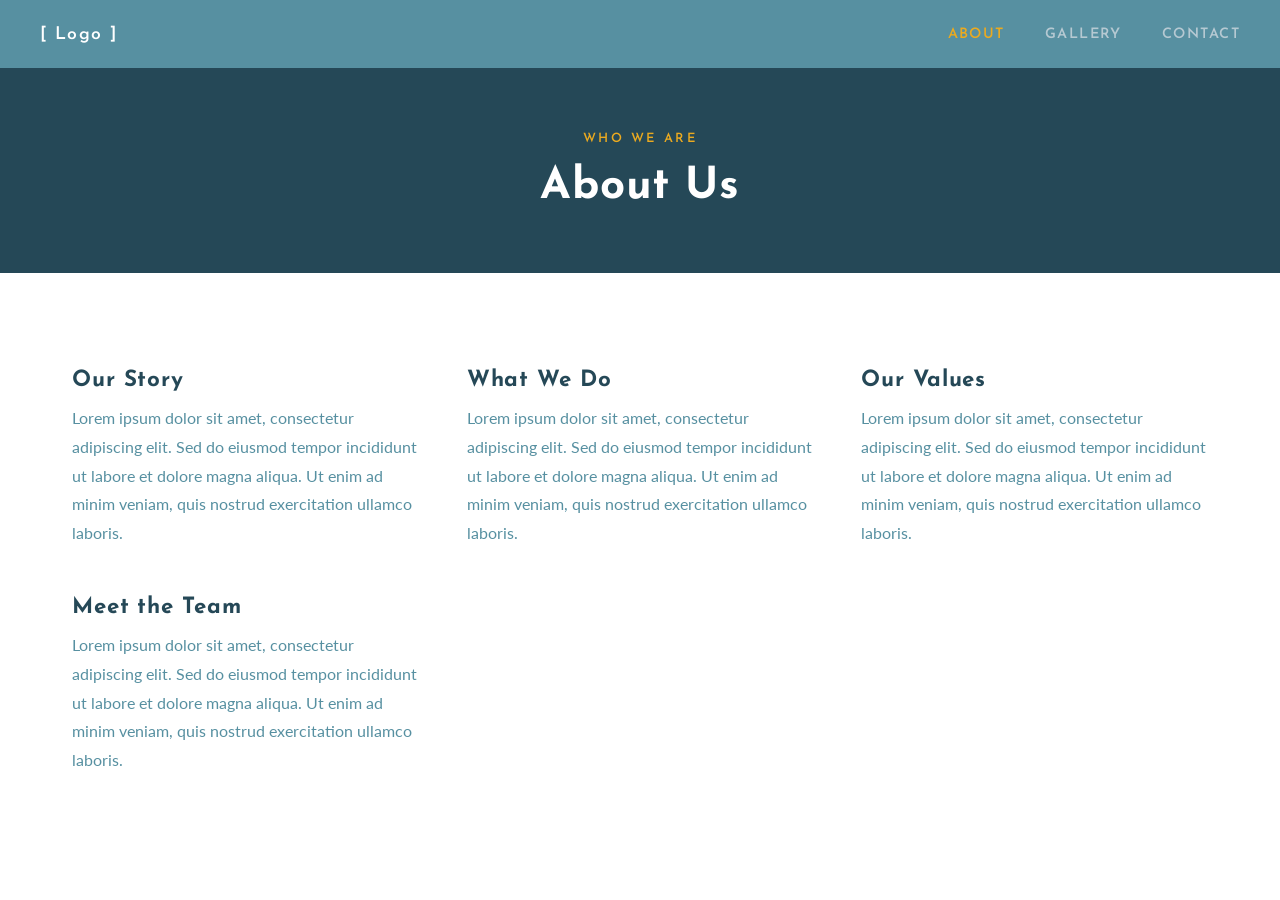
==== about.html @ 94c8a52f "Build out full website with nav, hero, packages, gallery, about, and contact pages Co-Authored-By: C" ====
<!DOCTYPE html>
<html lang="en">
<head>
  <meta charset="UTF-8" />
  <meta name="viewport" content="width=device-width, initial-scale=1.0" />
  <title>About | Noah's Website</title>
  <link rel="preconnect" href="https://fonts.googleapis.com" />
  <link rel="preconnect" href="https://fonts.gstatic.com" crossorigin />
  <link href="https://fonts.googleapis.com/css2?family=Josefin+Sans:wght@300;400;600;700&family=Lato:wght@300;400;700&family=Belanosima:wght@400;600;700&display=swap" rel="stylesheet" />
  <link rel="stylesheet" href="style.css" />
</head>
<body>

  <!-- Navigation -->
  <header class="navbar">
    <div class="nav-container">
      <a href="index.html" class="logo-placeholder">[ Logo ]</a>
      <button class="nav-toggle" aria-label="Toggle navigation">
        <span></span><span></span><span></span>
      </button>
      <nav class="nav-links">
        <a href="about.html" class="active">About</a>
        <a href="gallery.html">Gallery</a>
        <a href="contact.html">Contact</a>
      </nav>
    </div>
  </header>
  <script>
    const toggle = document.querySelector('.nav-toggle');
    const nav = document.querySelector('.nav-links');
    toggle.addEventListener('click', () => {
      toggle.classList.toggle('open');
      nav.classList.toggle('open');
    });
  </script>

  <!-- Page Header -->
  <section class="page-hero">
    <div class="page-hero-content">
      <p class="hero-eyebrow">Who We Are</p>
      <h1>About Us</h1>
    </div>
  </section>

  <!-- About Content -->
  <section class="section">
    <div class="about-grid">

      <div class="about-block">
        <h2>Our Story</h2>
        <p>Lorem ipsum dolor sit amet, consectetur adipiscing elit. Sed do eiusmod tempor incididunt ut labore et dolore magna aliqua. Ut enim ad minim veniam, quis nostrud exercitation ullamco laboris.</p>
      </div>

      <div class="about-block">
        <h2>What We Do</h2>
        <p>Lorem ipsum dolor sit amet, consectetur adipiscing elit. Sed do eiusmod tempor incididunt ut labore et dolore magna aliqua. Ut enim ad minim veniam, quis nostrud exercitation ullamco laboris.</p>
      </div>

      <div class="about-block">
        <h2>Our Values</h2>
        <p>Lorem ipsum dolor sit amet, consectetur adipiscing elit. Sed do eiusmod tempor incididunt ut labore et dolore magna aliqua. Ut enim ad minim veniam, quis nostrud exercitation ullamco laboris.</p>
      </div>

      <div class="about-block">
        <h2>Meet the Team</h2>
        <p>Lorem ipsum dolor sit amet, consectetur adipiscing elit. Sed do eiusmod tempor incididunt ut labore et dolore magna aliqua. Ut enim ad minim veniam, quis nostrud exercitation ullamco laboris.</p>
      </div>

    </div>
  </section>

</body>
</html>
---- style.css ----
/* === Route36 Brand Colors ===
  Steel:   #254857 (primary dark)
  Slate:   #5790A1 (mid blue)
  Light:   #B6C9D2
  Ochre:   #EBAA20 (gold accent)
  Clay:    #C94B38 (warm red)
  Steel-grey: #949CA6
*/

* {
  margin: 0;
  padding: 0;
  box-sizing: border-box;
}

body {
  font-family: 'Lato', sans-serif;
  color: #254857;
  background-color: #fff;
}

/* =========================================
   NAVBAR
   ========================================= */
.navbar {
  position: sticky;
  top: 0;
  background-color: #5790A1;
  z-index: 100;
  padding: 0 2rem;
}

.nav-container {
  max-width: 1200px;
  margin: 0 auto;
  display: flex;
  align-items: center;
  justify-content: space-between;
  height: 68px;
}

.logo-placeholder {
  color: #fff;
  font-family: 'Josefin Sans', sans-serif;
  font-size: 1.1rem;
  font-weight: 600;
  letter-spacing: 0.08em;
  text-decoration: none;
}

.nav-links {
  display: flex;
  gap: 2.5rem;
}

.nav-links a {
  color: #B6C9D2;
  text-decoration: none;
  font-family: 'Josefin Sans', sans-serif;
  font-size: 0.9rem;
  font-weight: 600;
  letter-spacing: 0.1em;
  text-transform: uppercase;
  transition: color 0.2s;
}

.nav-links a:hover,
.nav-links a.active {
  color: #EBAA20;
}

/* Hamburger button */
.nav-toggle {
  display: none;
  flex-direction: column;
  justify-content: space-between;
  width: 24px;
  height: 18px;
  background: none;
  border: none;
  cursor: pointer;
  padding: 0;
}

.nav-toggle span {
  display: block;
  width: 100%;
  height: 2px;
  background-color: #fff;
  border-radius: 2px;
  transition: transform 0.3s, opacity 0.3s;
}

/* Hamburger open state */
.nav-toggle.open span:nth-child(1) {
  transform: translateY(8px) rotate(45deg);
}
.nav-toggle.open span:nth-child(2) {
  opacity: 0;
}
.nav-toggle.open span:nth-child(3) {
  transform: translateY(-8px) rotate(-45deg);
}

/* =========================================
   HERO
   ========================================= */
.hero {
  background-color: #254857;
  background-image:
    linear-gradient(to right, rgba(37, 72, 87, 0.85) 40%, rgba(37, 72, 87, 0.4) 100%),
    url('https://images.unsplash.com/photo-1744543955714-8a64a275093e?w=1600&q=80&fit=crop&auto=format');
  background-size: cover;
  background-position: center;
  min-height: 88vh;
  display: flex;
  align-items: center;
  justify-content: flex-start;
  text-align: left;
  padding: 5rem 2rem;
}

.hero-content {
  max-width: 780px;
  margin-left: calc((100vw - 1200px) / 2);
  padding-left: 2rem;
}

.hero-eyebrow {
  font-family: 'Josefin Sans', sans-serif;
  font-size: 0.8rem;
  font-weight: 600;
  letter-spacing: 0.2em;
  text-transform: uppercase;
  color: #EBAA20;
  margin-bottom: 1.25rem;
}

.hero-content h1 {
  font-family: 'Josefin Sans', sans-serif;
  color: #fff;
  font-size: 3.5rem;
  font-weight: 700;
  line-height: 1.15;
  letter-spacing: 0.02em;
  margin-bottom: 1.5rem;
}

.hero-sub {
  color: #B6C9D2;
  font-family: 'Lato', sans-serif;
  font-size: 1.1rem;
  font-weight: 300;
  line-height: 1.75;
  margin-bottom: 2.5rem;
  max-width: 560px;
}

.hero-buttons {
  display: flex;
  gap: 1rem;
  justify-content: flex-start;
  flex-wrap: wrap;
}

/* =========================================
   BUTTONS
   ========================================= */
.btn {
  display: inline-block;
  padding: 0.9rem 2.25rem;
  border-radius: 3px;
  text-decoration: none;
  font-family: 'Josefin Sans', sans-serif;
  font-size: 0.85rem;
  font-weight: 700;
  letter-spacing: 0.12em;
  text-transform: uppercase;
  transition: opacity 0.2s;
  white-space: nowrap;
}

.btn:hover {
  opacity: 0.85;
}

.btn-primary {
  background-color: #EBAA20;
  color: #254857;
}

.btn-secondary {
  background-color: transparent;
  color: #fff;
  border: 2px solid #B6C9D2;
}

/* =========================================
   GENERIC SECTIONS
   ========================================= */
.section {
  max-width: 1200px;
  margin: 0 auto;
  padding: 6rem 2rem;
}

.section-alt {
  background-color: #f5f7f8;
  padding: 6rem 2rem;
}

.section-alt > * {
  max-width: 1200px;
  margin-left: auto;
  margin-right: auto;
}

.section h2,
.section-alt h2 {
  font-family: 'Josefin Sans', sans-serif;
  font-size: 2rem;
  font-weight: 700;
  letter-spacing: 0.04em;
  color: #254857;
  margin-bottom: 1rem;
}

.section p,
.section-alt p {
  font-family: 'Lato', sans-serif;
  color: #5790A1;
  font-size: 1rem;
  line-height: 1.8;
}

/* =========================================
   PAGE HERO (inner pages)
   ========================================= */
.page-hero {
  background-color: #254857;
  padding: 4rem 2rem;
  text-align: center;
}

.page-hero-content {
  max-width: 780px;
  margin: 0 auto;
}

.page-hero h1 {
  font-family: 'Josefin Sans', sans-serif;
  color: #fff;
  font-size: 2.75rem;
  font-weight: 700;
  letter-spacing: 0.02em;
  margin-top: 0.5rem;
}

.hero-eyebrow-light {
  font-family: 'Josefin Sans', sans-serif;
  font-size: 0.8rem;
  font-weight: 600;
  letter-spacing: 0.2em;
  text-transform: uppercase;
  color: #EBAA20;
  margin-bottom: 0.5rem;
}

/* =========================================
   ABOUT PAGE
   ========================================= */
.about-grid {
  display: grid;
  grid-template-columns: repeat(auto-fit, minmax(280px, 1fr));
  gap: 3rem;
}

.about-block h2 {
  font-family: 'Josefin Sans', sans-serif;
  font-size: 1.4rem;
  font-weight: 700;
  color: #254857;
  margin-bottom: 0.75rem;
}

.about-block p {
  font-family: 'Lato', sans-serif;
  color: #5790A1;
  font-size: 1rem;
  line-height: 1.8;
}

/* =========================================
   CONTACT PAGE
   ========================================= */
.contact-grid {
  display: grid;
  grid-template-columns: 1fr 360px;
  gap: 4rem;
  align-items: start;
}

.contact-form-wrap h2,
.contact-info h2 {
  font-family: 'Josefin Sans', sans-serif;
  font-size: 1.4rem;
  font-weight: 700;
  color: #254857;
  margin-bottom: 1.5rem;
}

.form-group {
  display: flex;
  flex-direction: column;
  margin-bottom: 1.25rem;
}

.form-group label {
  font-family: 'Josefin Sans', sans-serif;
  font-size: 0.8rem;
  font-weight: 600;
  letter-spacing: 0.1em;
  text-transform: uppercase;
  color: #254857;
  margin-bottom: 0.4rem;
}

.form-group input,
.form-group textarea {
  font-family: 'Lato', sans-serif;
  font-size: 0.95rem;
  padding: 0.75rem 1rem;
  border: 1px solid #B6C9D2;
  border-radius: 3px;
  color: #254857;
  background: #fff;
  outline: none;
  transition: border-color 0.2s;
}

.form-group input:focus,
.form-group textarea:focus {
  border-color: #5790A1;
}

.form-group textarea {
  resize: vertical;
}

.info-block {
  margin-bottom: 1.5rem;
}

.info-label {
  font-family: 'Josefin Sans', sans-serif !important;
  font-size: 0.75rem !important;
  font-weight: 600 !important;
  letter-spacing: 0.12em !important;
  text-transform: uppercase;
  color: #EBAA20 !important;
  margin-bottom: 0.25rem !important;
}

.contact-info p {
  font-family: 'Lato', sans-serif;
  color: #254857 !important;
  font-size: 1rem;
  line-height: 1.6;
}

/* =========================================
   GALLERY PAGE
   ========================================= */
.gallery-section-header {
  margin-bottom: 2.5rem;
}

.gallery-section-header h2 {
  font-family: 'Josefin Sans', sans-serif;
  font-size: 1.75rem;
  font-weight: 700;
  color: #254857;
  margin-bottom: 0.4rem;
}

.gallery-section-header p {
  font-family: 'Lato', sans-serif;
  color: #5790A1;
  font-size: 1rem;
}

.gallery-grid {
  display: grid;
  grid-template-columns: repeat(auto-fit, minmax(300px, 1fr));
  gap: 2rem;
}

.before-after-card {
  border: 1px solid #B6C9D2;
  border-radius: 4px;
  overflow: hidden;
  background: #fff;
}

.ba-images {
  display: flex;
  height: 220px;
}

.ba-panel {
  flex: 1;
  position: relative;
}

.img-placeholder {
  width: 100%;
  height: 100%;
  background-color: #B6C9D2;
  background-image: repeating-linear-gradient(
    45deg,
    transparent,
    transparent 8px,
    rgba(255,255,255,0.25) 8px,
    rgba(255,255,255,0.25) 16px
  );
}

.ba-label {
  position: absolute;
  bottom: 0.5rem;
  left: 0.6rem;
  font-family: 'Josefin Sans', sans-serif;
  font-size: 0.7rem;
  font-weight: 700;
  letter-spacing: 0.1em;
  text-transform: uppercase;
  padding: 0.2rem 0.5rem;
  border-radius: 2px;
}

.ba-label.before {
  background-color: #C94B38;
  color: #fff;
}

.ba-label.after {
  background-color: #EBAA20;
  color: #254857;
}

.ba-divider {
  width: 3px;
  background-color: #fff;
  flex-shrink: 0;
}

.card-caption {
  font-family: 'Lato', sans-serif;
  font-size: 0.9rem;
  color: #254857 !important;
  padding: 0.85rem 1rem;
  border-top: 1px solid #B6C9D2;
}

/* =========================================
   PACKAGES SECTION
   ========================================= */
.packages-section {
  background-color: #f5f7f8;
  padding: 6rem 2rem;
}

.packages-container {
  max-width: 1200px;
  margin: 0 auto;
}

.section-heading {
  margin-bottom: 3rem;
}

.section-heading--sub {
  margin-top: 5rem;
  margin-bottom: 2rem;
}

.section-eyebrow {
  font-family: 'Josefin Sans', sans-serif;
  font-size: 0.8rem;
  font-weight: 600;
  letter-spacing: 0.2em;
  text-transform: uppercase;
  color: #EBAA20;
  margin-bottom: 0.5rem;
}

.section-heading h2 {
  font-family: 'Josefin Sans', sans-serif;
  font-size: 2.25rem;
  font-weight: 700;
  color: #254857;
}

.section-sub {
  font-family: 'Lato', sans-serif;
  color: #5790A1;
  font-size: 1rem;
  margin-top: 0.4rem;
}

.packages-grid {
  display: grid;
  grid-template-columns: repeat(auto-fit, minmax(280px, 1fr));
  gap: 2rem;
}

.package-card {
  background: #fff;
  border: 1px solid #B6C9D2;
  border-radius: 4px;
  padding: 2rem;
  display: flex;
  flex-direction: column;
  position: relative;
}

.package-card--featured {
  border-color: #254857;
  border-width: 2px;
}

.package-badge {
  position: absolute;
  top: -1px;
  right: 1.5rem;
  background-color: #EBAA20;
  color: #254857;
  font-family: 'Josefin Sans', sans-serif;
  font-size: 0.7rem;
  font-weight: 700;
  letter-spacing: 0.1em;
  text-transform: uppercase;
  padding: 0.3rem 0.75rem;
  border-radius: 0 0 4px 4px;
}

.package-header {
  margin-bottom: 1.5rem;
  padding-bottom: 1.5rem;
  border-bottom: 1px solid #B6C9D2;
}

.package-header h3 {
  font-family: 'Josefin Sans', sans-serif;
  font-size: 1.4rem;
  font-weight: 700;
  color: #254857;
  letter-spacing: 0.04em;
  margin-bottom: 0.4rem;
}

.package-price {
  font-family: 'Lato', sans-serif;
  font-size: 1.5rem;
  font-weight: 700;
  color: #5790A1;
}

.package-features {
  list-style: none;
  flex: 1;
  margin-bottom: 2rem;
}

.package-features li {
  font-family: 'Lato', sans-serif;
  font-size: 0.95rem;
  color: #254857;
  padding: 0.5rem 0 0.5rem 1.25rem;
  border-bottom: 1px solid #f0f3f4;
  position: relative;
}

.package-features li::before {
  content: '✓';
  position: absolute;
  left: 0;
  color: #EBAA20;
  font-weight: 700;
}

.extras-grid {
  display: grid;
  grid-template-columns: repeat(auto-fill, minmax(160px, 1fr));
  gap: 1rem;
}

.extra-card {
  background: #fff;
  border: 1px solid #B6C9D2;
  border-radius: 4px;
  padding: 1.25rem 1rem;
  text-align: center;
}

.extra-name {
  font-family: 'Josefin Sans', sans-serif;
  font-size: 0.85rem;
  font-weight: 600;
  color: #254857;
  letter-spacing: 0.04em;
  margin-bottom: 0.4rem;
}

.extra-price {
  font-family: 'Lato', sans-serif;
  font-size: 1.1rem;
  font-weight: 700;
  color: #5790A1;
}

/* =========================================
   RESPONSIVE — TABLET (max 900px)
   ========================================= */
@media (max-width: 900px) {
  .contact-grid {
    grid-template-columns: 1fr;
    gap: 3rem;
  }

  .hero-content h1 {
    font-size: 2.75rem;
  }

  .page-hero h1 {
    font-size: 2.25rem;
  }
}

/* =========================================
   RESPONSIVE — MOBILE (max 768px)
   ========================================= */
@media (max-width: 768px) {

  /* Nav — show hamburger, hide links by default */
  .nav-toggle {
    display: flex;
  }

  .nav-links {
    display: none;
    position: absolute;
    top: 68px;
    left: 0;
    right: 0;
    background-color: #254857;
    flex-direction: column;
    gap: 0;
    padding: 0.5rem 0;
  }

  .nav-links.open {
    display: flex;
  }

  .nav-links a {
    padding: 1rem 2rem;
    border-bottom: 1px solid rgba(255,255,255,0.08);
  }

  .nav-links a:last-child {
    border-bottom: none;
  }

  /* Hero */
  .hero {
    min-height: 70vh;
    padding: 4rem 1.5rem;
  }

  .hero-content {
    margin-left: 0;
    padding-left: 0;
  }

  .hero-content h1 {
    font-size: 2.25rem;
  }

  .hero-sub {
    font-size: 1rem;
  }

  .btn {
    padding: 0.8rem 1.75rem;
    font-size: 0.8rem;
  }

  /* Sections */
  .section,
  .packages-section {
    padding: 4rem 1.5rem;
  }

  .section-alt {
    padding: 4rem 1.5rem;
  }

  /* Page hero */
  .page-hero {
    padding: 3rem 1.5rem;
  }

  .page-hero h1 {
    font-size: 2rem;
  }

  /* About */
  .about-grid {
    grid-template-columns: 1fr;
    gap: 2rem;
  }

  /* Gallery */
  .gallery-grid {
    grid-template-columns: 1fr;
  }

  /* Packages */
  .packages-grid {
    grid-template-columns: 1fr;
  }

  .extras-grid {
    grid-template-columns: repeat(2, 1fr);
  }

  .section-heading h2 {
    font-size: 1.75rem;
  }

  .section-heading--sub {
    margin-top: 3rem;
  }
}

/* =========================================
   RESPONSIVE — SMALL MOBILE (max 480px)
   ========================================= */
@media (max-width: 480px) {
  .hero-content h1 {
    font-size: 1.9rem;
  }

  .hero-buttons {
    flex-direction: column;
  }

  .btn {
    text-align: center;
  }

  .extras-grid {
    grid-template-columns: 1fr;
  }

  .ba-images {
    height: 160px;
  }

  .page-hero h1 {
    font-size: 1.75rem;
  }
}
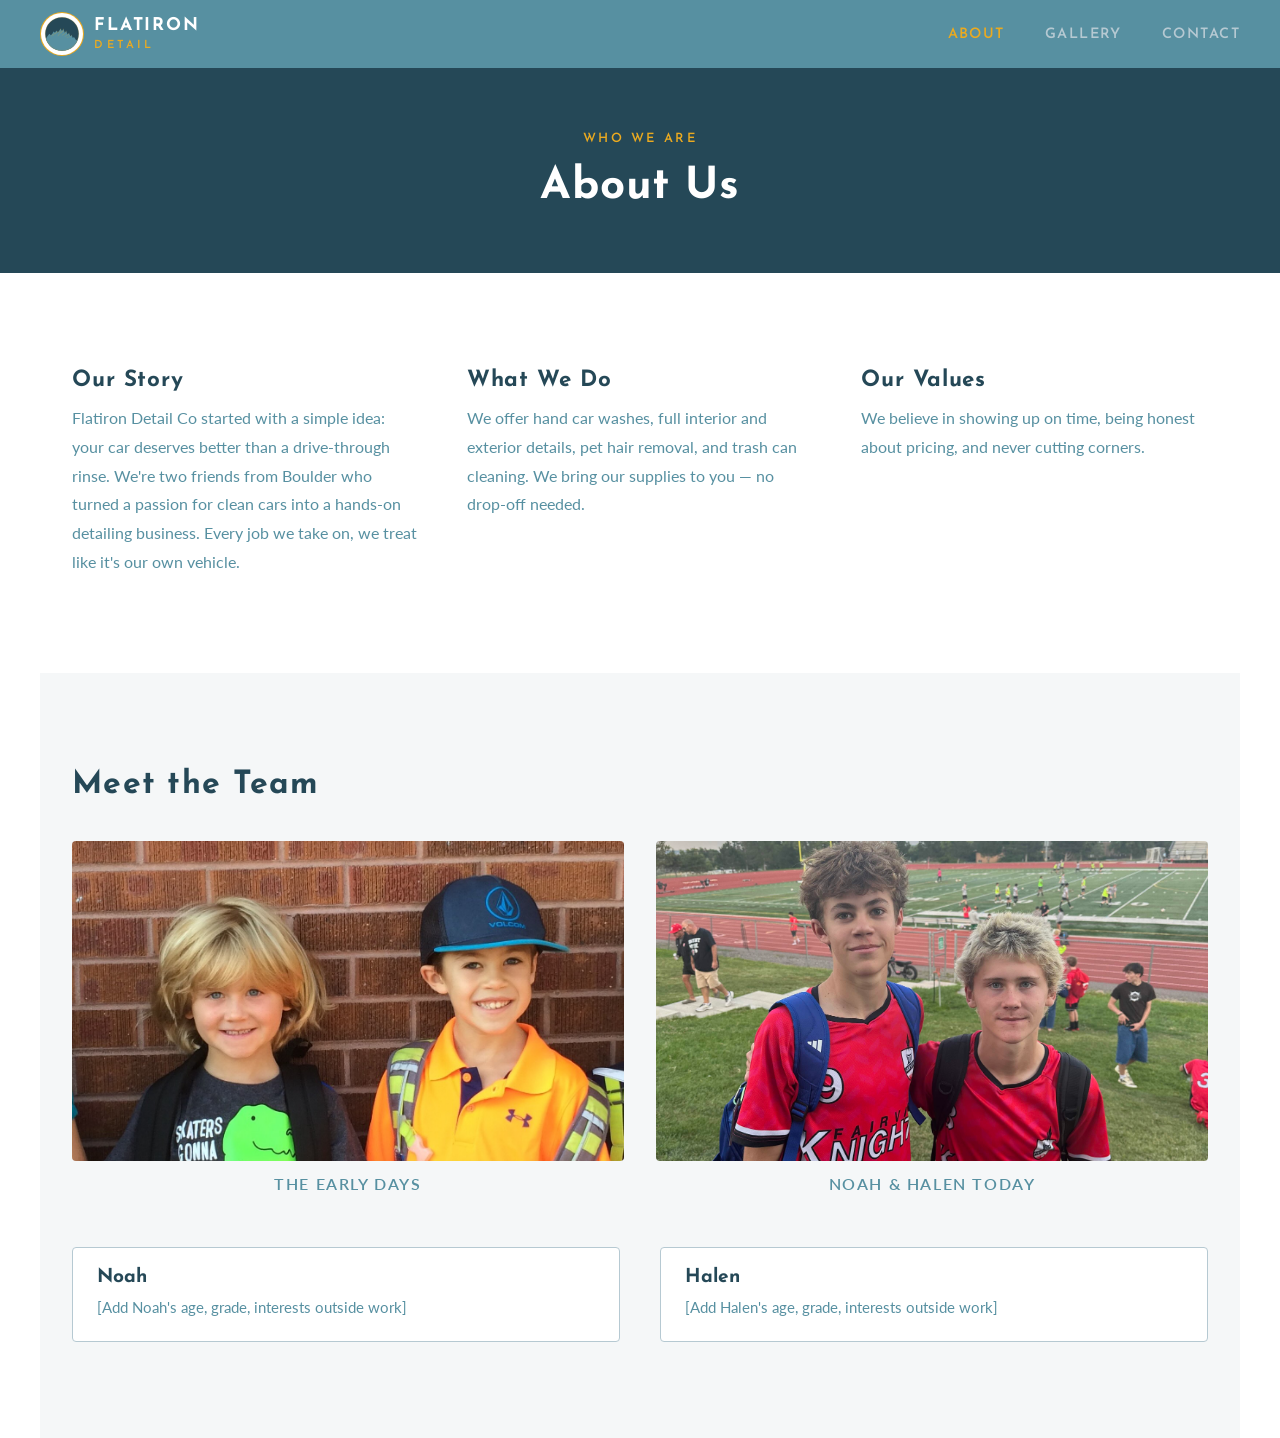
==== commit 3b86fb72: "Update site with logo, content, and pricing from content checklist - Add horizontal logo lockup (emb" ====
--- a/about.html
+++ b/about.html
@@ -3,7 +3,7 @@
 <head>
   <meta charset="UTF-8" />
   <meta name="viewport" content="width=device-width, initial-scale=1.0" />
-  <title>About | Noah's Website</title>
+  <title>About | Flatiron Detail Co</title>
   <link rel="preconnect" href="https://fonts.googleapis.com" />
   <link rel="preconnect" href="https://fonts.gstatic.com" crossorigin />
   <link href="https://fonts.googleapis.com/css2?family=Josefin+Sans:wght@300;400;600;700&family=Lato:wght@300;400;700&family=Belanosima:wght@400;600;700&display=swap" rel="stylesheet" />
@@ -14,7 +14,28 @@
   <!-- Navigation -->
   <header class="navbar">
     <div class="nav-container">
-      <a href="index.html" class="logo-placeholder">[ Logo ]</a>
+      <a href="index.html" class="nav-logo">
+        <svg viewBox="120 140 440 440" xmlns="http://www.w3.org/2000/svg">
+          <defs><clipPath id="logo-clip"><circle cx="340" cy="360" r="168"/></clipPath></defs>
+          <circle cx="340" cy="360" r="220" fill="#EBAA20"/>
+          <circle cx="340" cy="360" r="210" fill="#FFFFFF"/>
+          <circle cx="340" cy="360" r="168" fill="#254857"/>
+          <g clip-path="url(#logo-clip)">
+            <path d="M172 430 L172 528 L508 528 L508 430 L480 420 L460 390 L448 400 L436 370 L424 382 L410 350 L396 365 L382 330 L368 348 L354 310 L340 330 L326 308 L312 328 L298 345 L284 326 L270 348 L256 335 L242 360 L228 372 L214 358 L200 375 L186 395 Z" fill="#5790A1"/>
+            <polyline points="326,308 318,340 308,345 298,332 290,348 282,344 272,360 264,354 254,372 246,366 238,380" fill="none" stroke="#EBAA20" stroke-width="1.8" stroke-linecap="round" stroke-linejoin="round"/>
+            <polyline points="354,310 348,335 340,330 334,348 326,344 318,360 308,365 302,378" fill="none" stroke="#EBAA20" stroke-width="1.8" stroke-linecap="round" stroke-linejoin="round"/>
+            <polyline points="382,330 376,350 368,348 360,365 352,360 344,374" fill="none" stroke="#EBAA20" stroke-width="1.5" stroke-linecap="round" stroke-linejoin="round"/>
+            <polyline points="410,350 404,368 396,365 388,378 380,374 372,386" fill="none" stroke="#EBAA20" stroke-width="1.4" stroke-linecap="round" stroke-linejoin="round"/>
+            <polyline points="436,370 428,385 420,382 412,392 404,388 396,398 388,394" fill="none" stroke="#EBAA20" stroke-width="1.2" stroke-linecap="round" stroke-linejoin="round"/>
+          </g>
+          <circle cx="340" cy="360" r="168" fill="none" stroke="#EBAA20" stroke-width="1.5"/>
+          <circle cx="340" cy="360" r="162" fill="none" stroke="#EBAA20" stroke-width="0.5" opacity="0.5"/>
+        </svg>
+        <span class="nav-logo-text">
+          <span class="logo-line1">FLATIRON</span>
+          <span class="logo-line2">DETAIL</span>
+        </span>
+      </a>
       <button class="nav-toggle" aria-label="Toggle navigation">
         <span></span><span></span><span></span>
       </button>
@@ -48,22 +69,53 @@
 
       <div class="about-block">
         <h2>Our Story</h2>
-        <p>Lorem ipsum dolor sit amet, consectetur adipiscing elit. Sed do eiusmod tempor incididunt ut labore et dolore magna aliqua. Ut enim ad minim veniam, quis nostrud exercitation ullamco laboris.</p>
+        <p>Flatiron Detail Co started with a simple idea: your car deserves better than a drive-through rinse. We're two friends from Boulder who turned a passion for clean cars into a hands-on detailing business. Every job we take on, we treat like it's our own vehicle.</p>
       </div>
 
       <div class="about-block">
         <h2>What We Do</h2>
-        <p>Lorem ipsum dolor sit amet, consectetur adipiscing elit. Sed do eiusmod tempor incididunt ut labore et dolore magna aliqua. Ut enim ad minim veniam, quis nostrud exercitation ullamco laboris.</p>
+        <p>We offer hand car washes, full interior and exterior details, pet hair removal, and trash can cleaning. We bring our supplies to you — no drop-off needed.</p>
       </div>
 
       <div class="about-block">
         <h2>Our Values</h2>
-        <p>Lorem ipsum dolor sit amet, consectetur adipiscing elit. Sed do eiusmod tempor incididunt ut labore et dolore magna aliqua. Ut enim ad minim veniam, quis nostrud exercitation ullamco laboris.</p>
+        <p>We believe in showing up on time, being honest about pricing, and never cutting corners.</p>
       </div>
 
-      <div class="about-block">
-        <h2>Meet the Team</h2>
-        <p>Lorem ipsum dolor sit amet, consectetur adipiscing elit. Sed do eiusmod tempor incididunt ut labore et dolore magna aliqua. Ut enim ad minim veniam, quis nostrud exercitation ullamco laboris.</p>
+    </div>
+  </section>
+
+  <!-- Meet the Team -->
+  <section class="section section-alt">
+    <div class="team-section-header">
+      <h2>Meet the Team</h2>
+    </div>
+
+    <div class="team-photos-row">
+      <div class="team-photo-block">
+        <img src="images/noah-halen-kids.jpg" alt="Noah and Halen — the early days" />
+        <p class="team-photo-caption">The early days</p>
+      </div>
+      <div class="team-photo-block">
+        <img src="images/noah-halen-soccer.jpg" alt="Noah and Halen today" />
+        <p class="team-photo-caption">Noah &amp; Halen today</p>
+      </div>
+    </div>
+
+    <div class="team-grid">
+
+      <div class="team-card">
+        <div class="team-info">
+          <h3>Noah</h3>
+          <p>[Add Noah's age, grade, interests outside work]</p>
+        </div>
+      </div>
+
+      <div class="team-card">
+        <div class="team-info">
+          <h3>Halen</h3>
+          <p>[Add Halen's age, grade, interests outside work]</p>
+        </div>
       </div>
 
     </div>
--- a/style.css
+++ b/style.css
@@ -17,14 +17,17 @@
   font-family: 'Lato', sans-serif;
   color: #254857;
   background-color: #fff;
+  padding-top: 68px;
 }
 
 /* =========================================
    NAVBAR
    ========================================= */
 .navbar {
-  position: sticky;
+  position: fixed;
   top: 0;
+  left: 0;
+  right: 0;
   background-color: #5790A1;
   z-index: 100;
   padding: 0 2rem;
@@ -46,6 +49,43 @@
   font-weight: 600;
   letter-spacing: 0.08em;
   text-decoration: none;
+}
+
+.nav-logo {
+  display: flex;
+  align-items: center;
+  gap: 0.65rem;
+  text-decoration: none;
+  flex-shrink: 0;
+}
+
+.nav-logo svg {
+  height: 44px;
+  width: auto;
+  flex-shrink: 0;
+}
+
+.nav-logo-text {
+  display: flex;
+  flex-direction: column;
+  line-height: 1;
+}
+
+.nav-logo-text .logo-line1 {
+  font-family: 'Josefin Sans', sans-serif;
+  font-weight: 700;
+  font-size: 1.1rem;
+  letter-spacing: 0.1em;
+  color: #fff;
+}
+
+.nav-logo-text .logo-line2 {
+  font-family: 'Josefin Sans', sans-serif;
+  font-weight: 600;
+  font-size: 0.7rem;
+  letter-spacing: 0.28em;
+  color: #EBAA20;
+  margin-top: 0.3rem;
 }
 
 .nav-links {
@@ -122,7 +162,7 @@
 
 .hero-content {
   max-width: 780px;
-  margin-left: calc((100vw - 1200px) / 2);
+  margin-left: max(2rem, calc((100vw - 1200px) / 2));
   padding-left: 2rem;
 }
 
@@ -288,6 +328,140 @@
   color: #5790A1;
   font-size: 1rem;
   line-height: 1.8;
+}
+
+/* =========================================
+   TEAM SECTION (About page)
+   ========================================= */
+.team-section-header {
+  margin-bottom: 2.5rem;
+}
+
+.team-section-header h2 {
+  font-family: 'Josefin Sans', sans-serif;
+  font-size: 2rem;
+  font-weight: 700;
+  color: #254857;
+}
+
+.team-photos-row {
+  display: grid;
+  grid-template-columns: repeat(auto-fit, minmax(280px, 1fr));
+  gap: 2rem;
+  max-width: 1200px;
+  margin: 0 auto 3rem;
+}
+
+.team-photo-block img {
+  width: 100%;
+  height: 320px;
+  object-fit: cover;
+  object-position: center top;
+  border-radius: 4px;
+  display: block;
+}
+
+.team-photos-row .team-photo-block:last-child img {
+  object-position: center;
+}
+
+.team-photo-caption {
+  font-family: 'Josefin Sans', sans-serif;
+  font-size: 0.8rem;
+  font-weight: 600;
+  letter-spacing: 0.1em;
+  text-transform: uppercase;
+  color: #5790A1 !important;
+  text-align: center;
+  margin-top: 0.6rem;
+}
+
+.team-grid {
+  display: grid;
+  grid-template-columns: repeat(auto-fit, minmax(260px, 1fr));
+  gap: 2.5rem;
+  max-width: 1200px;
+  margin: 0 auto;
+}
+
+.team-card {
+  background: #fff;
+  border: 1px solid #B6C9D2;
+  border-radius: 4px;
+  overflow: hidden;
+}
+
+.team-photo-placeholder {
+  width: 100%;
+  height: 260px;
+  background-color: #B6C9D2;
+  background-image: repeating-linear-gradient(
+    45deg,
+    transparent,
+    transparent 8px,
+    rgba(255,255,255,0.25) 8px,
+    rgba(255,255,255,0.25) 16px
+  );
+}
+
+.team-info {
+  padding: 1.25rem 1.5rem;
+}
+
+.team-info h3 {
+  font-family: 'Josefin Sans', sans-serif;
+  font-size: 1.2rem;
+  font-weight: 700;
+  color: #254857;
+  margin-bottom: 0.5rem;
+}
+
+.team-info p {
+  font-family: 'Lato', sans-serif;
+  color: #5790A1;
+  font-size: 0.95rem;
+  line-height: 1.7;
+}
+
+/* =========================================
+   TESTIMONIALS (Contact page)
+   ========================================= */
+.testimonials-section h2 {
+  font-family: 'Josefin Sans', sans-serif;
+  font-size: 2rem;
+  font-weight: 700;
+  color: #254857;
+  margin-bottom: 2.5rem;
+}
+
+.testimonials-grid {
+  display: grid;
+  grid-template-columns: repeat(auto-fit, minmax(260px, 1fr));
+  gap: 2rem;
+}
+
+.testimonial-card {
+  background: #fff;
+  border: 1px solid #B6C9D2;
+  border-radius: 4px;
+  padding: 1.75rem;
+}
+
+.testimonial-quote {
+  font-family: 'Lato', sans-serif;
+  font-size: 1rem;
+  line-height: 1.8;
+  color: #254857 !important;
+  margin-bottom: 1rem;
+  font-style: italic;
+}
+
+.testimonial-name {
+  font-family: 'Josefin Sans', sans-serif;
+  font-size: 0.8rem;
+  font-weight: 600;
+  letter-spacing: 0.1em;
+  color: #EBAA20 !important;
 }
 
 /* =========================================
@@ -649,7 +823,7 @@
 
   .nav-links {
     display: none;
-    position: absolute;
+    position: fixed;
     top: 68px;
     left: 0;
     right: 0;
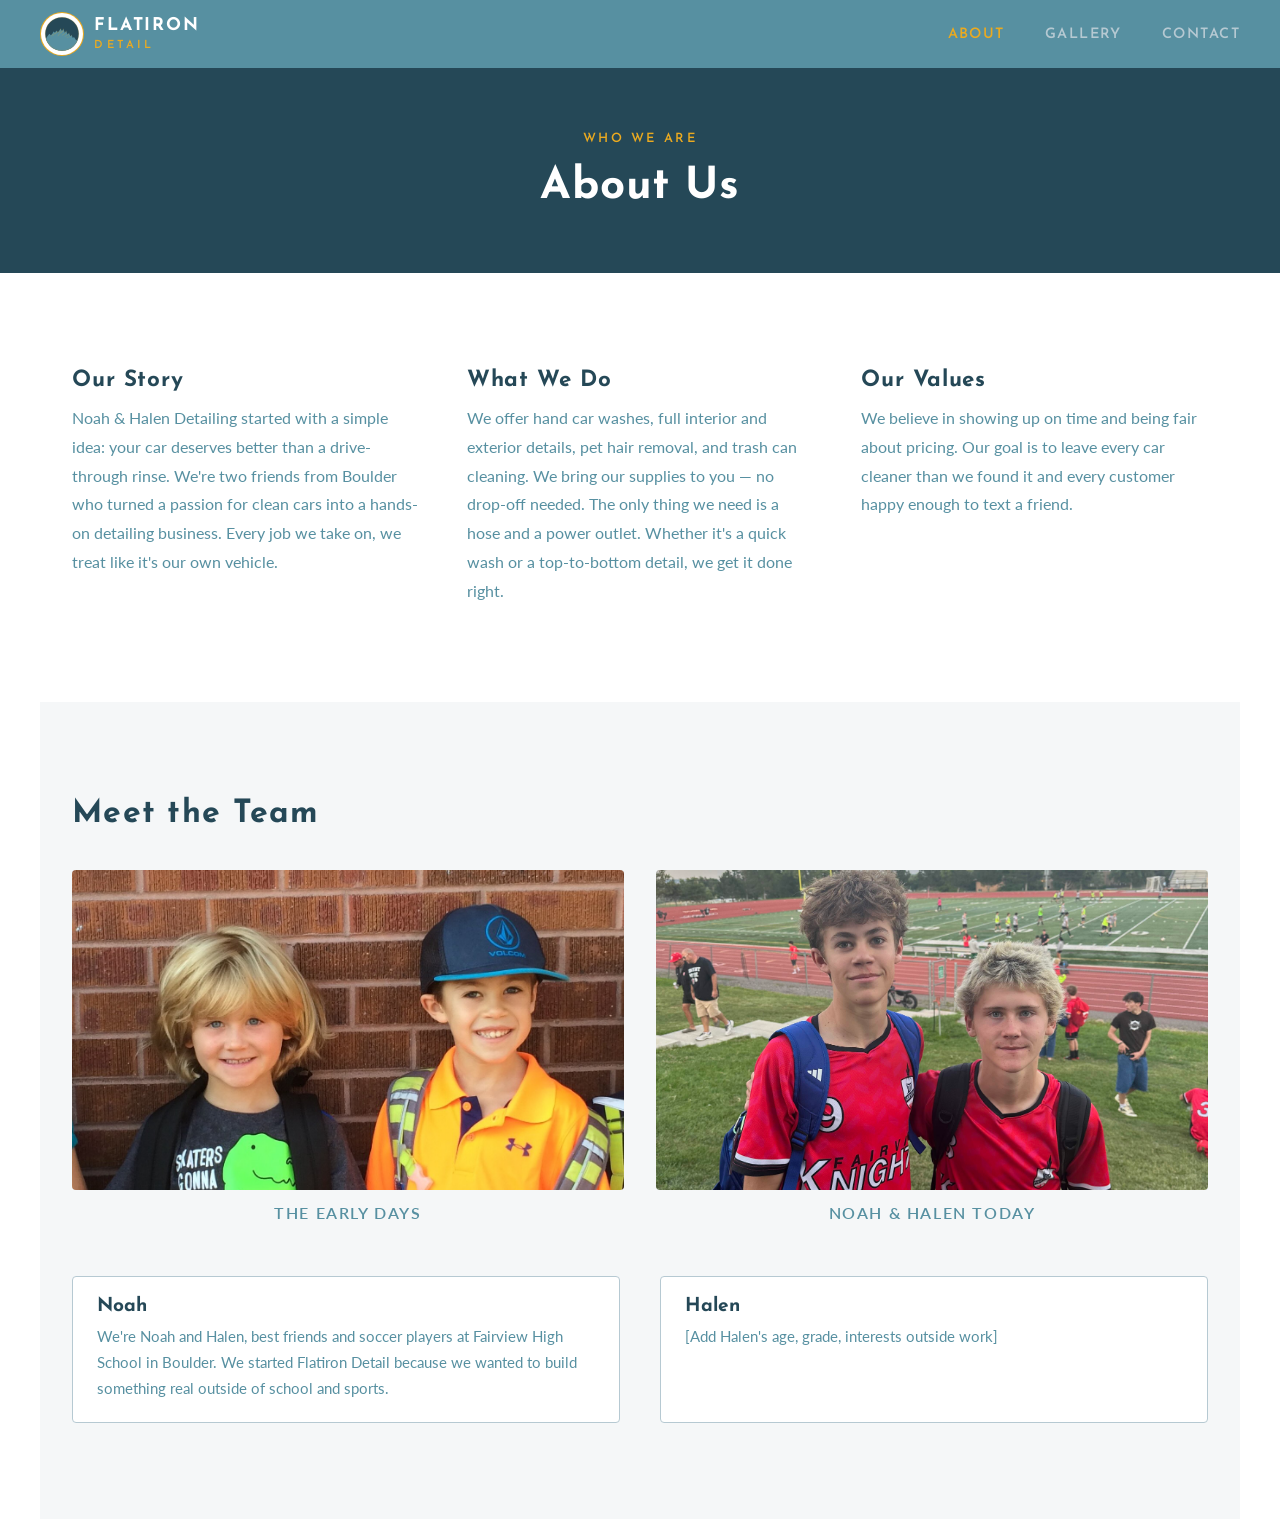
==== commit e5fb1ffb: "Update site content from latest checklist - Add tagline eyebrow to hero: Perfection in every reflect" ====
--- a/about.html
+++ b/about.html
@@ -69,17 +69,17 @@
 
       <div class="about-block">
         <h2>Our Story</h2>
-        <p>Flatiron Detail Co started with a simple idea: your car deserves better than a drive-through rinse. We're two friends from Boulder who turned a passion for clean cars into a hands-on detailing business. Every job we take on, we treat like it's our own vehicle.</p>
+        <p>Noah &amp; Halen Detailing started with a simple idea: your car deserves better than a drive-through rinse. We're two friends from Boulder who turned a passion for clean cars into a hands-on detailing business. Every job we take on, we treat like it's our own vehicle.</p>
       </div>
 
       <div class="about-block">
         <h2>What We Do</h2>
-        <p>We offer hand car washes, full interior and exterior details, pet hair removal, and trash can cleaning. We bring our supplies to you — no drop-off needed.</p>
+        <p>We offer hand car washes, full interior and exterior details, pet hair removal, and trash can cleaning. We bring our supplies to you — no drop-off needed. The only thing we need is a hose and a power outlet. Whether it's a quick wash or a top-to-bottom detail, we get it done right.</p>
       </div>
 
       <div class="about-block">
         <h2>Our Values</h2>
-        <p>We believe in showing up on time, being honest about pricing, and never cutting corners.</p>
+        <p>We believe in showing up on time and being fair about pricing. Our goal is to leave every car cleaner than we found it and every customer happy enough to text a friend.</p>
       </div>
 
     </div>
@@ -107,7 +107,7 @@
       <div class="team-card">
         <div class="team-info">
           <h3>Noah</h3>
-          <p>[Add Noah's age, grade, interests outside work]</p>
+          <p>We're Noah and Halen, best friends and soccer players at Fairview High School in Boulder. We started Flatiron Detail because we wanted to build something real outside of school and sports.</p>
         </div>
       </div>
 
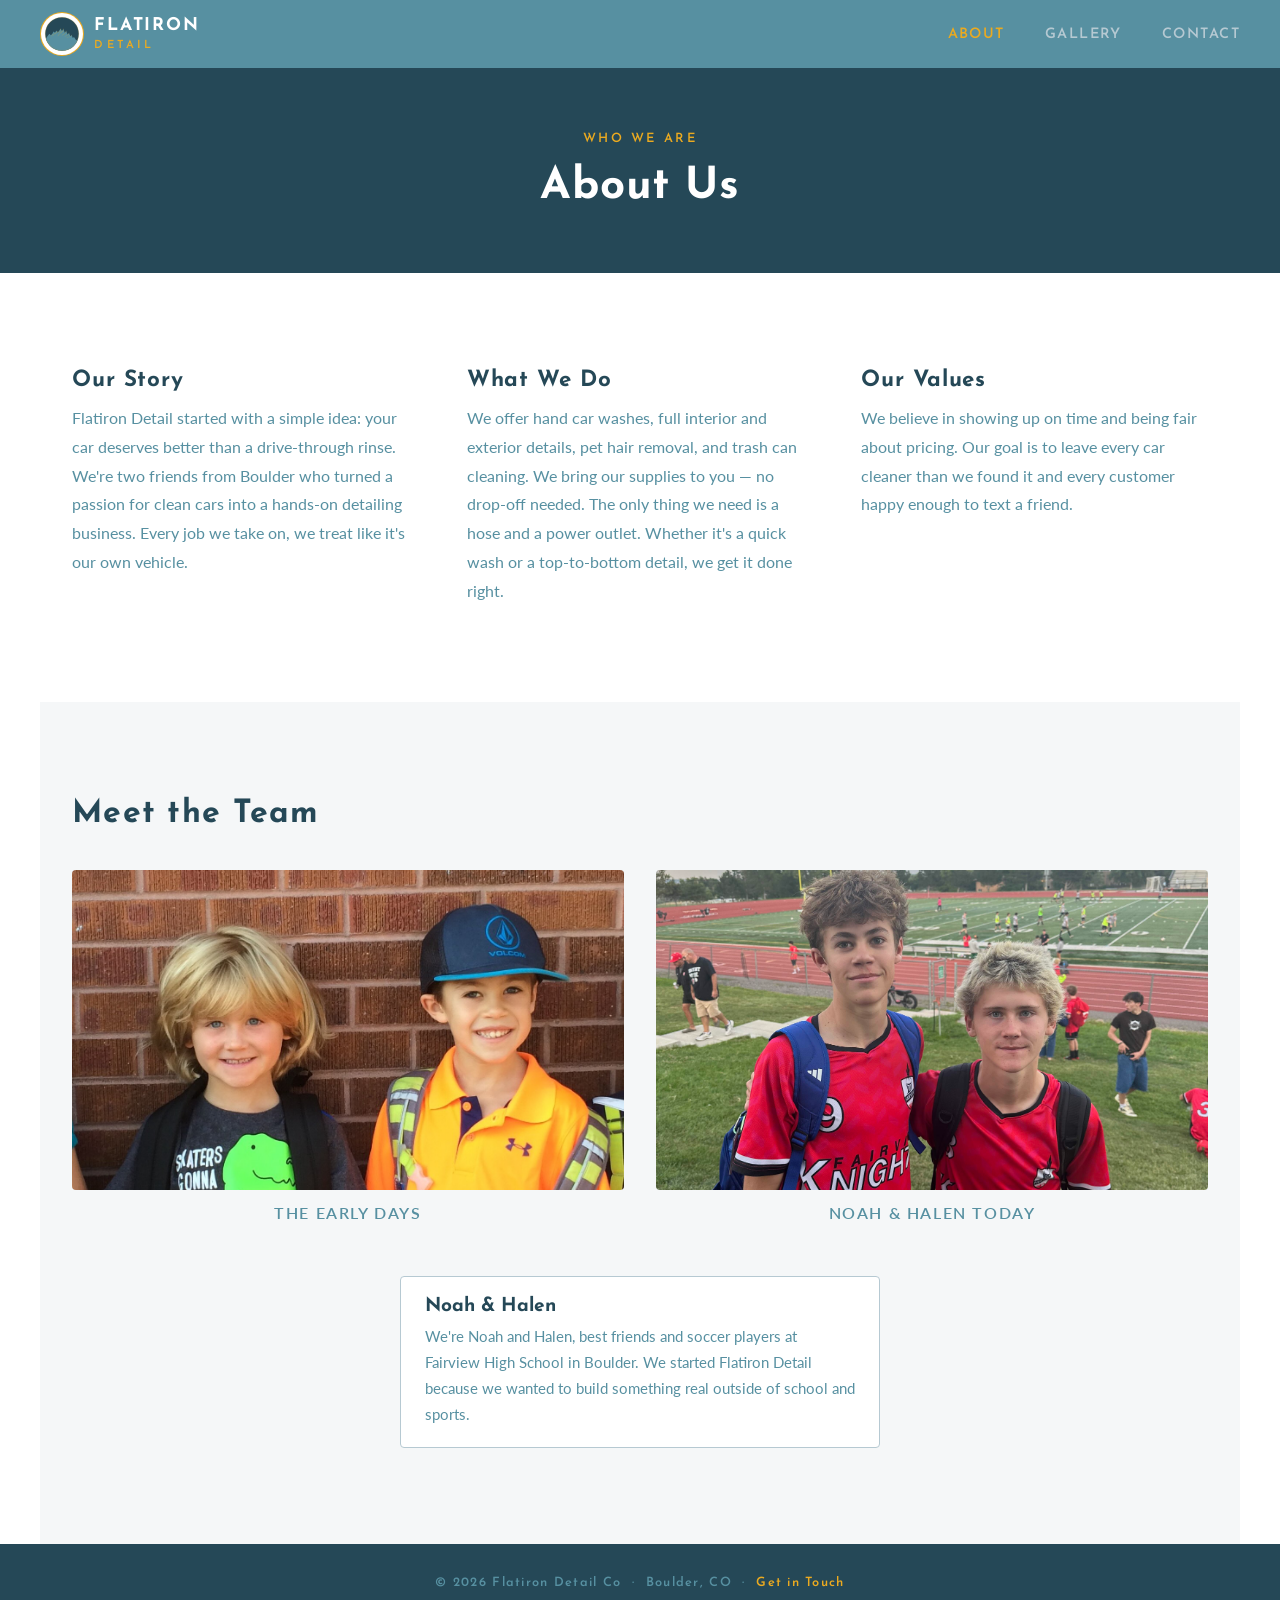
==== commit b5bf9184: "Update site with pricing, gallery photos, hero image, footer, and favicon - Restructure packages int" ====
--- a/about.html
+++ b/about.html
@@ -7,6 +7,7 @@
   <link rel="preconnect" href="https://fonts.googleapis.com" />
   <link rel="preconnect" href="https://fonts.gstatic.com" crossorigin />
   <link href="https://fonts.googleapis.com/css2?family=Josefin+Sans:wght@300;400;600;700&family=Lato:wght@300;400;700&family=Belanosima:wght@400;600;700&display=swap" rel="stylesheet" />
+  <link rel="icon" type="image/svg+xml" href="favicon.svg" />
   <link rel="stylesheet" href="style.css" />
 </head>
 <body>
@@ -69,7 +70,7 @@
 
       <div class="about-block">
         <h2>Our Story</h2>
-        <p>Noah &amp; Halen Detailing started with a simple idea: your car deserves better than a drive-through rinse. We're two friends from Boulder who turned a passion for clean cars into a hands-on detailing business. Every job we take on, we treat like it's our own vehicle.</p>
+        <p>Flatiron Detail started with a simple idea: your car deserves better than a drive-through rinse. We're two friends from Boulder who turned a passion for clean cars into a hands-on detailing business. Every job we take on, we treat like it's our own vehicle.</p>
       </div>
 
       <div class="about-block">
@@ -106,20 +107,18 @@
 
       <div class="team-card">
         <div class="team-info">
-          <h3>Noah</h3>
+          <h3>Noah &amp; Halen</h3>
           <p>We're Noah and Halen, best friends and soccer players at Fairview High School in Boulder. We started Flatiron Detail because we wanted to build something real outside of school and sports.</p>
-        </div>
-      </div>
-
-      <div class="team-card">
-        <div class="team-info">
-          <h3>Halen</h3>
-          <p>[Add Halen's age, grade, interests outside work]</p>
         </div>
       </div>
 
     </div>
   </section>
 
+  <footer class="site-footer">
+    <p>&copy; <span id="year"></span> Flatiron Detail Co &nbsp;·&nbsp; Boulder, CO &nbsp;·&nbsp; <a href="contact.html">Get in Touch</a></p>
+  </footer>
+  <script>document.getElementById('year').textContent = new Date().getFullYear();</script>
+
 </body>
 </html>
--- a/style.css
+++ b/style.css
@@ -149,7 +149,7 @@
   background-color: #254857;
   background-image:
     linear-gradient(to right, rgba(37, 72, 87, 0.85) 40%, rgba(37, 72, 87, 0.4) 100%),
-    url('https://images.unsplash.com/photo-1744543955714-8a64a275093e?w=1600&q=80&fit=crop&auto=format');
+    url('images/FlatironDetailHero.png');
   background-size: cover;
   background-position: center;
   min-height: 88vh;
@@ -377,11 +377,15 @@
 }
 
 .team-grid {
-  display: grid;
-  grid-template-columns: repeat(auto-fit, minmax(260px, 1fr));
-  gap: 2.5rem;
+  display: flex;
+  justify-content: center;
   max-width: 1200px;
   margin: 0 auto;
+}
+
+.team-grid .team-card {
+  max-width: 480px;
+  width: 100%;
 }
 
 .team-card {
@@ -599,6 +603,13 @@
   );
 }
 
+.ba-panel img {
+  width: 100%;
+  height: 100%;
+  object-fit: cover;
+  display: block;
+}
+
 .ba-label {
   position: absolute;
   bottom: 0.5rem;
@@ -791,6 +802,33 @@
   font-size: 1.1rem;
   font-weight: 700;
   color: #5790A1;
+}
+
+/* =========================================
+   FOOTER
+   ========================================= */
+.site-footer {
+  background-color: #254857;
+  padding: 2rem;
+  text-align: center;
+}
+
+.site-footer p {
+  font-family: 'Josefin Sans', sans-serif;
+  font-size: 0.8rem;
+  font-weight: 600;
+  letter-spacing: 0.1em;
+  color: #5790A1;
+}
+
+.site-footer a {
+  color: #EBAA20;
+  text-decoration: none;
+  transition: opacity 0.2s;
+}
+
+.site-footer a:hover {
+  opacity: 0.75;
 }
 
 /* =========================================
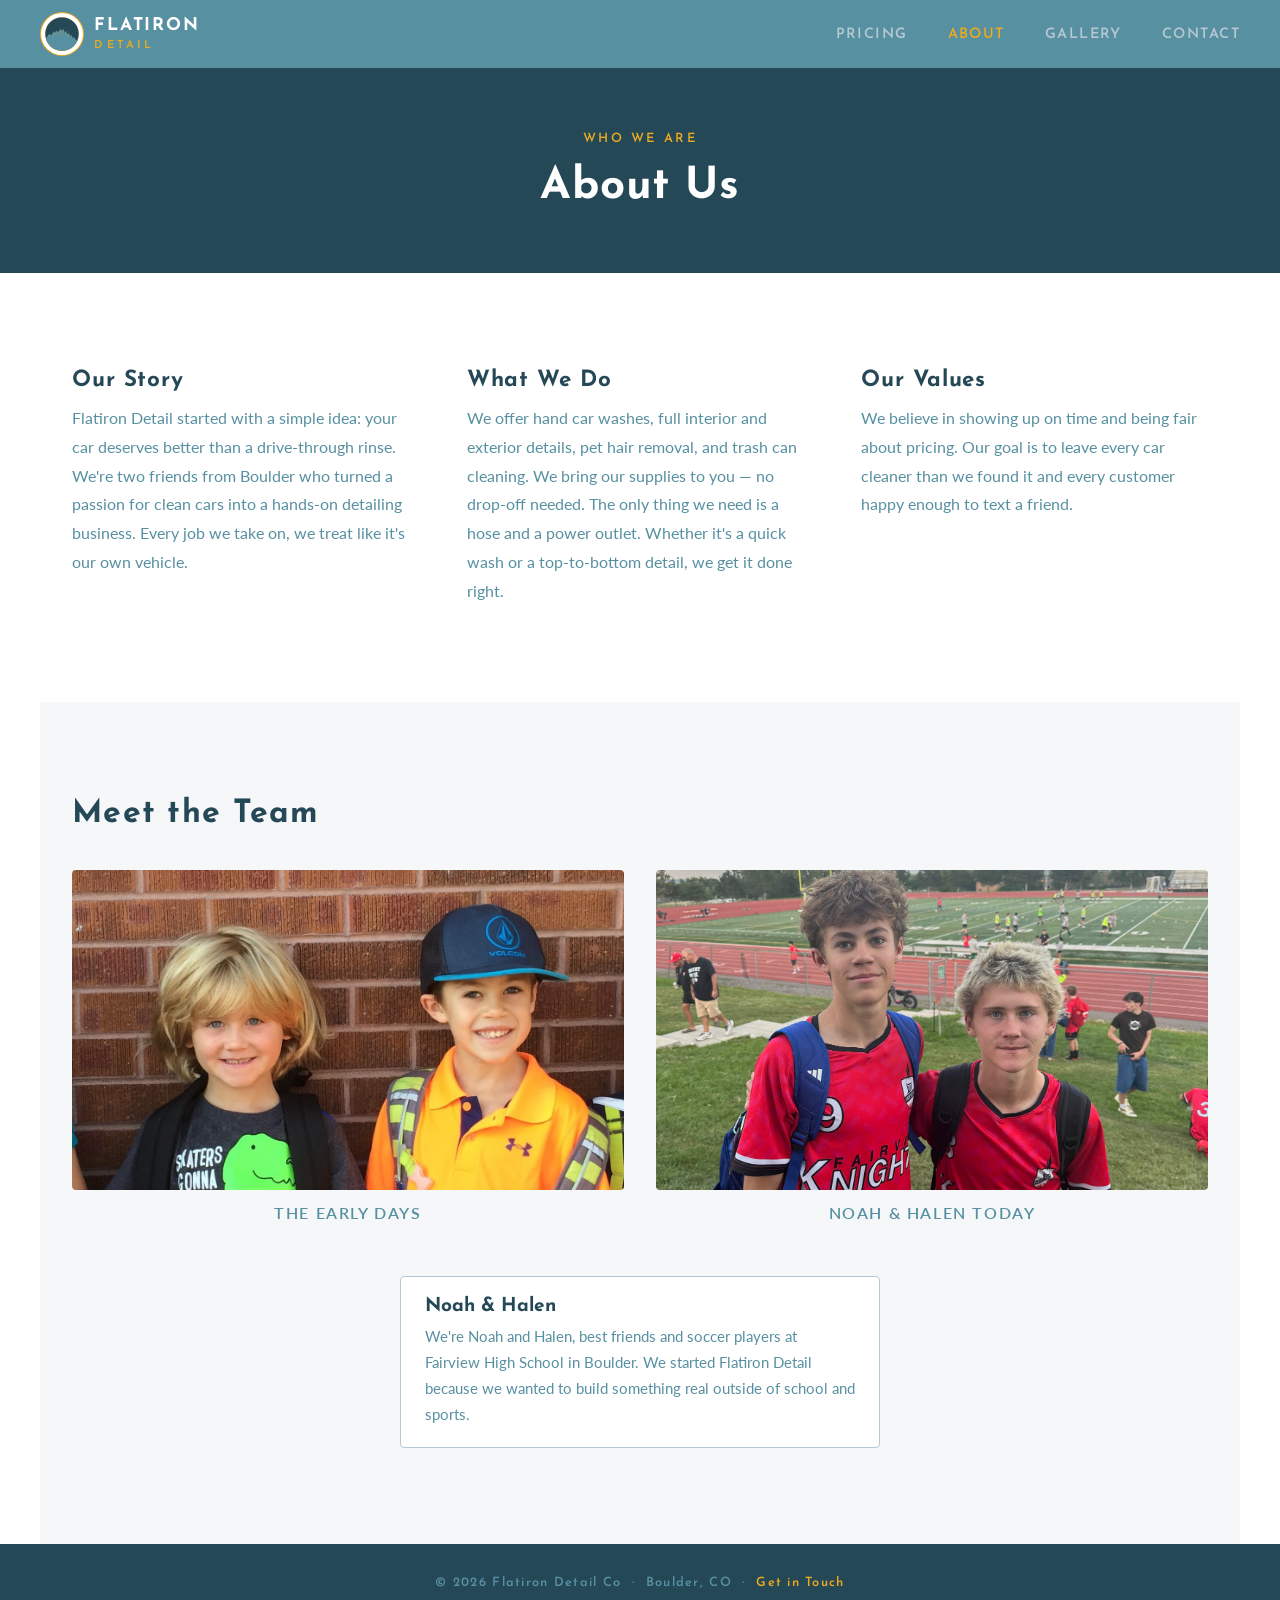
==== commit c0ecdda2: "Add pricing nav link, contact form email, success message, and footer updates - Add Pricing anchor l" ====
--- a/about.html
+++ b/about.html
@@ -41,6 +41,7 @@
         <span></span><span></span><span></span>
       </button>
       <nav class="nav-links">
+        <a href="index.html#packages">Pricing</a>
         <a href="about.html" class="active">About</a>
         <a href="gallery.html">Gallery</a>
         <a href="contact.html">Contact</a>
--- a/style.css
+++ b/style.css
@@ -546,6 +546,33 @@
   line-height: 1.6;
 }
 
+.form-success {
+  display: none;
+  background: #f0f4f6;
+  border-left: 4px solid #EBAA20;
+  padding: 1.5rem;
+  border-radius: 3px;
+  margin-top: 1rem;
+}
+
+.form-success p {
+  font-family: 'Josefin Sans', sans-serif;
+  font-size: 1rem;
+  font-weight: 600;
+  color: #254857 !important;
+  letter-spacing: 0.04em;
+}
+
+.contact-info a {
+  color: #EBAA20;
+  text-decoration: none;
+  transition: opacity 0.2s;
+}
+
+.contact-info a:hover {
+  opacity: 0.75;
+}
+
 /* =========================================
    GALLERY PAGE
    ========================================= */
